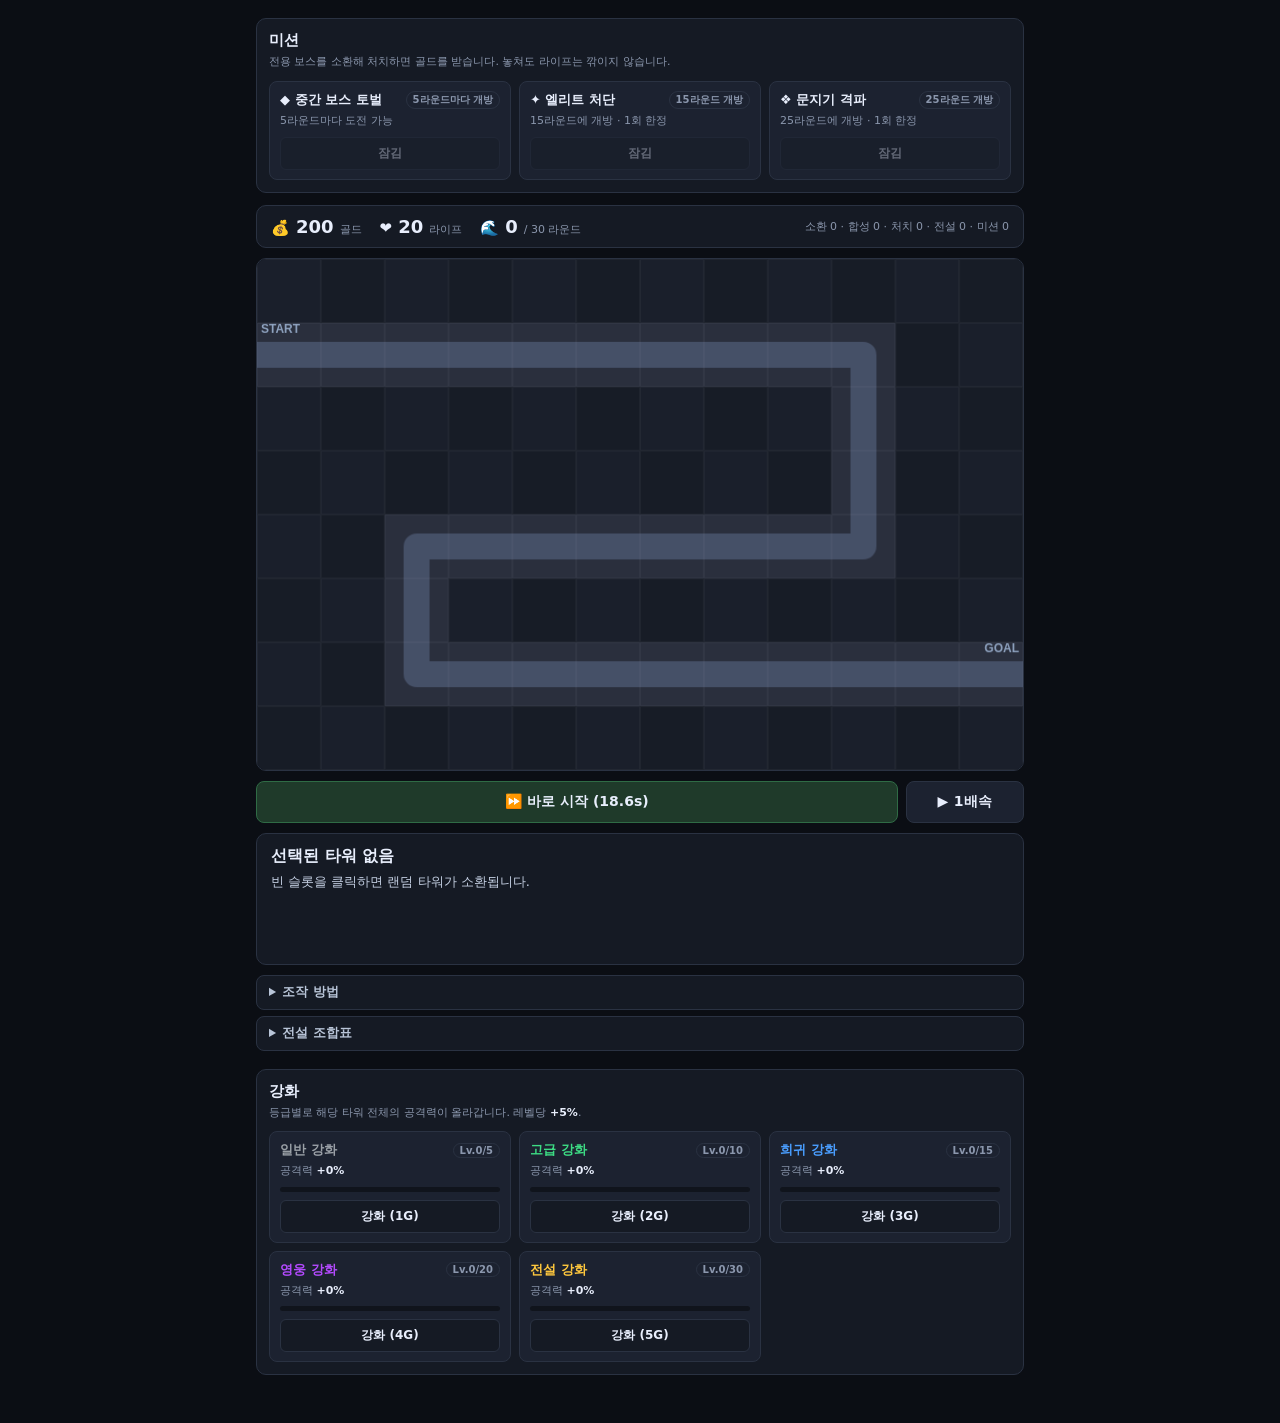
==== tower defence/src/index.html @ 410aff96 "Add files via upload" ====
<!DOCTYPE html>
<html lang="ko">
<head>
  <meta charset="UTF-8" />
  <meta name="viewport" content="width=device-width, initial-scale=1.0" />
  <title>랜덤 타워 디펜스 — 프로토타입</title>
  <link rel="icon" href="data:image/svg+xml,<svg xmlns='http://www.w3.org/2000/svg' viewBox='0 0 32 32'><text y='26' font-size='26'>🎲</text></svg>" />
  <link rel="stylesheet" href="./css/reset.css" />
  <link rel="stylesheet" href="./css/game.css" />
</head>
<body>
  <div class="layout">

    <!-- ===== 좌측: 미션 ===== -->
    <aside class="side">
      <h2 class="side-title">미션</h2>
      <p class="side-sub">전용 보스를 소환해 처치하면 골드를 받습니다. 놓쳐도 라이프는 깎이지 않습니다.</p>
      <div id="missionList" class="card-list"></div>
    </aside>

    <!-- ===== 중앙: 게임 ===== -->
    <main class="main">

      <header class="hud">
        <div class="hud-item"><span class="ico">💰</span><span id="gold">0</span><small>골드</small></div>
        <div class="hud-item"><span class="ico">❤️</span><span id="life">0</span><small>라이프</small></div>
        <div class="hud-item"><span class="ico">🌊</span><span id="wave">0</span><small>/ <span id="waveMax">30</span> 라운드</small></div>
        <div class="hud-spacer"></div>
        <div class="hud-stats" id="statLine"></div>
      </header>

      <div class="stage">
        <canvas id="game"></canvas>
      </div>

      <div class="actions">
        <button id="btnWave" class="btn primary">⏩ 바로 시작</button>
        <button id="btnSpeed" class="btn speed">▶ 1배속</button>
        <button id="btnRestart" class="btn danger" hidden>↻ 재시작</button>
      </div>

      <section class="panel">
        <div class="panel-head">
          <h2 id="selTitle">선택된 타워 없음</h2>
          <span id="selBadge" class="badge"></span>
        </div>
        <p id="selStats" class="stats">빈 슬롯을 클릭하면 랜덤 타워가 소환됩니다.</p>
        <p id="selDesc" class="desc"></p>
        <div id="mergeButtons" class="merge-row"></div>
        <div class="panel-actions">
          <button id="btnLegend" class="btn legend" hidden>★ 전설 합성</button>
          <button id="btnSell" class="btn ghost" hidden>💰 판매</button>
        </div>
      </section>

      <section class="help">
        <details>
          <summary>조작 방법</summary>
          <ul>
            <li>빈 슬롯 <b>클릭</b> → 골드를 소모하고 <b>랜덤 일반 타워</b> 소환</li>
            <li>타워 <b>클릭</b> → 선택(사거리 표시). 아래에 <b>고급 / 희귀 / 영웅</b> 합성 버튼이 각각 표시됩니다</li>
            <li>등급을 건너뛸 수 있습니다 — 같은 일반 타워가 <b>8개</b>면 한 번에 <b>영웅</b>까지</li>
            <li>합성 결과는 <b>클릭한 타워의 위치</b>에 생성됩니다</li>
            <li><b>영웅</b> 타워를 클릭한 뒤 다른 영웅 2개를 추가로 클릭 → 조합표에 맞으면 <b>전설</b> 생성</li>
            <li><kbd>ESC</kbd> → 선택 해제 / <kbd>1</kbd> <kbd>2</kbd> <kbd>3</kbd> → 배속 전환</li>
          </ul>
        </details>
        <details>
          <summary>전설 조합표</summary>
          <ul id="recipeList"></ul>
        </details>
      </section>

    </main>

    <!-- ===== 우측: 강화 ===== -->
    <aside class="side">
      <h2 class="side-title">강화</h2>
      <p class="side-sub">등급별로 해당 타워 전체의 공격력이 올라갑니다. 레벨당 <b>+5%</b>.</p>
      <div id="upgradeList" class="card-list"></div>
    </aside>

  </div>

  <script type="module" src="./js/main.js"></script>
</body>
</html>
---- tower defence/src/css/game.css ----
/* ============================================================
   game.css — 게임 화면 스타일
   좌측 미션 · 중앙 게임 · 우측 강화의 3단 구성
   ============================================================ */

:root {
  --bg: #0b0e14;
  --panel: #151a24;
  --panel-2: #1c2230;
  --line: #2a3242;
  --text: #e8eefc;
  --muted: #8b97ad;
  --accent: #5ddc7a;
  --gold: #ffd23d;
  --legend: #ffc83d;
  --mission: #4fd1a5;
}

body {
  background: var(--bg);
  color: var(--text);
  font-family: "Pretendard", "Malgun Gothic", "맑은 고딕", system-ui, sans-serif;
  padding: 18px 12px 48px;
}

/* --- 3단 레이아웃 --- */
.layout {
  display: grid;
  grid-template-columns: 236px minmax(0, 768px) 236px;
  gap: 12px;
  justify-content: center;
  align-items: start;
}
.main {
  display: flex;
  flex-direction: column;
  gap: 10px;
  min-width: 0;
}

/* --- 사이드 패널 --- */
.side {
  background: var(--panel);
  border: 1px solid var(--line);
  border-radius: 10px;
  padding: 12px;
  position: sticky;
  top: 18px;
}
.side-title { font-size: 15px; font-weight: 700; }
.side-sub { font-size: 11px; color: var(--muted); line-height: 1.5; margin-top: 4px; }
.side-sub b { color: var(--text); }
.card-list { display: flex; flex-direction: column; gap: 8px; margin-top: 10px; }

/* 미션 / 강화 카드 공통 */
.card {
  background: var(--panel-2);
  border: 1px solid var(--line);
  border-radius: 8px;
  padding: 9px 10px;
}
.card-top { display: flex; align-items: center; gap: 6px; }
.card-name { font-size: 13px; font-weight: 700; flex: 1; }
.card-tag {
  font-size: 10px;
  font-weight: 700;
  padding: 1px 6px;
  border-radius: 999px;
  border: 1px solid var(--line);
  color: var(--muted);
  white-space: nowrap;
}
.card-meta { font-size: 11px; color: var(--muted); margin-top: 4px; line-height: 1.5; }
.card-meta b { color: var(--text); font-variant-numeric: tabular-nums; }
.card-btn {
  width: 100%;
  margin-top: 8px;
  padding: 7px;
  border-radius: 6px;
  font-size: 12px;
  font-weight: 700;
  background: var(--panel);
  border: 1px solid var(--line);
  transition: filter .12s;
}
.card-btn:hover:not(:disabled) { filter: brightness(1.35); }
.card-btn:disabled { opacity: .35; cursor: not-allowed; }

/* 미션 상태별 강조 */
.card.ready { border-color: var(--mission); }
.card.ready .card-tag { color: var(--mission); border-color: var(--mission); }
.card.ready .card-btn { background: #14382f; border-color: #2f7a63; color: var(--mission); }
.card.active { border-color: var(--gold); }
.card.active .card-tag { color: var(--gold); border-color: var(--gold); }
.card.done { opacity: .55; }

/* 강화 진행 바 */
.bar { height: 5px; background: #10141c; border-radius: 3px; margin-top: 7px; overflow: hidden; }
.bar > i { display: block; height: 100%; border-radius: 3px; }

/* --- 상단 HUD --- */
.hud {
  display: flex;
  align-items: center;
  gap: 18px;
  background: var(--panel);
  border: 1px solid var(--line);
  border-radius: 10px;
  padding: 10px 14px;
}
.hud-item { display: flex; align-items: baseline; gap: 6px; font-size: 18px; font-weight: 700; font-variant-numeric: tabular-nums; }
.hud-item .ico { font-size: 15px; }
.hud-item small { font-size: 11px; font-weight: 400; color: var(--muted); }
.hud-spacer { flex: 1; }
.hud-stats { font-size: 11px; color: var(--muted); }

/* --- 게임 캔버스 --- */
.stage {
  border: 1px solid var(--line);
  border-radius: 10px;
  overflow: hidden;
  line-height: 0;
}
#game { width: 100%; height: auto; cursor: pointer; }

/* --- 버튼 --- */
.actions { display: flex; gap: 8px; }
.btn {
  flex: 1;
  padding: 11px 14px;
  border-radius: 8px;
  background: var(--panel-2);
  border: 1px solid var(--line);
  font-size: 14px;
  font-weight: 600;
  transition: filter .12s, opacity .12s;
}
.btn:hover:not(:disabled) { filter: brightness(1.25); }
.btn:disabled { opacity: .38; cursor: not-allowed; }
.btn.primary { background: #1f3a2a; border-color: #2f6b45; }
.btn.legend  { background: #4a3a12; border-color: #a78230; color: var(--legend); }
.btn.danger  { background: #43202a; border-color: #8a3a4c; }
.btn.ghost   { background: transparent; }
.btn.speed   { flex: 0 0 118px; font-variant-numeric: tabular-nums; letter-spacing: .02em; }
.btn.speed.active { background: #3a2a12; border-color: #a78230; color: var(--gold); }

/* --- 선택 정보 패널 --- */
.panel {
  background: var(--panel);
  border: 1px solid var(--line);
  border-radius: 10px;
  padding: 12px 14px;
  min-height: 132px;
}
.panel-head { display: flex; align-items: center; gap: 8px; margin-bottom: 6px; }
.panel-head h2 { font-size: 16px; font-weight: 700; }
.badge {
  font-size: 11px;
  font-weight: 700;
  color: #10141c;
  padding: 2px 8px;
  border-radius: 999px;
}
.badge:empty { display: none; }
.stats { font-size: 13px; color: #c4cfe2; }
.stats b { color: var(--text); }
.desc { font-size: 12px; color: var(--muted); margin-top: 4px; line-height: 1.5; }

/* 등급별 합성 버튼 줄 */
.merge-row { display: flex; gap: 8px; margin-top: 10px; }
.merge-row:empty { display: none; }
.merge-btn {
  flex: 1;
  padding: 9px 6px;
  border-radius: 8px;
  background: var(--panel-2);
  border: 1px solid var(--line);
  font-size: 13px;
  font-weight: 700;
  line-height: 1.35;
  transition: filter .12s;
}
.merge-btn:hover:not(:disabled) { filter: brightness(1.3); }
.merge-btn:disabled { opacity: .4; cursor: not-allowed; }
.merge-btn small {
  display: block;
  font-size: 11px;
  font-weight: 500;
  color: var(--muted);
  font-variant-numeric: tabular-nums;
}
.merge-btn.ready small { color: inherit; opacity: .8; }

.panel-actions { display: flex; gap: 8px; margin-top: 8px; }
.panel-actions .btn[hidden] { display: none; }

/* --- 도움말 --- */
.help { font-size: 12.5px; color: var(--muted); }
.help details {
  background: var(--panel);
  border: 1px solid var(--line);
  border-radius: 8px;
  padding: 8px 12px;
  margin-bottom: 6px;
}
.help summary { cursor: pointer; font-weight: 600; color: #b9c5d8; }
.help ul { margin-top: 8px; display: flex; flex-direction: column; gap: 5px; }
.help li { line-height: 1.5; }
.help li::before { content: "· "; color: var(--muted); }
.help b { color: var(--text); }
kbd {
  background: var(--panel-2);
  border: 1px solid var(--line);
  border-radius: 4px;
  padding: 1px 5px;
  font-size: 11px;
}

/* --- 반응형 --- */
@media (max-width: 1290px) {
  .layout { grid-template-columns: minmax(0, 768px); }
  .side { position: static; }
  .card-list { display: grid; grid-template-columns: repeat(auto-fit, minmax(210px, 1fr)); }
}
@media (max-width: 560px) {
  .btn.speed { flex: 1; }
  .hud { gap: 12px; flex-wrap: wrap; }
  .hud-stats { display: none; }
  .actions { flex-direction: column; }
  .merge-row { flex-wrap: wrap; }
}
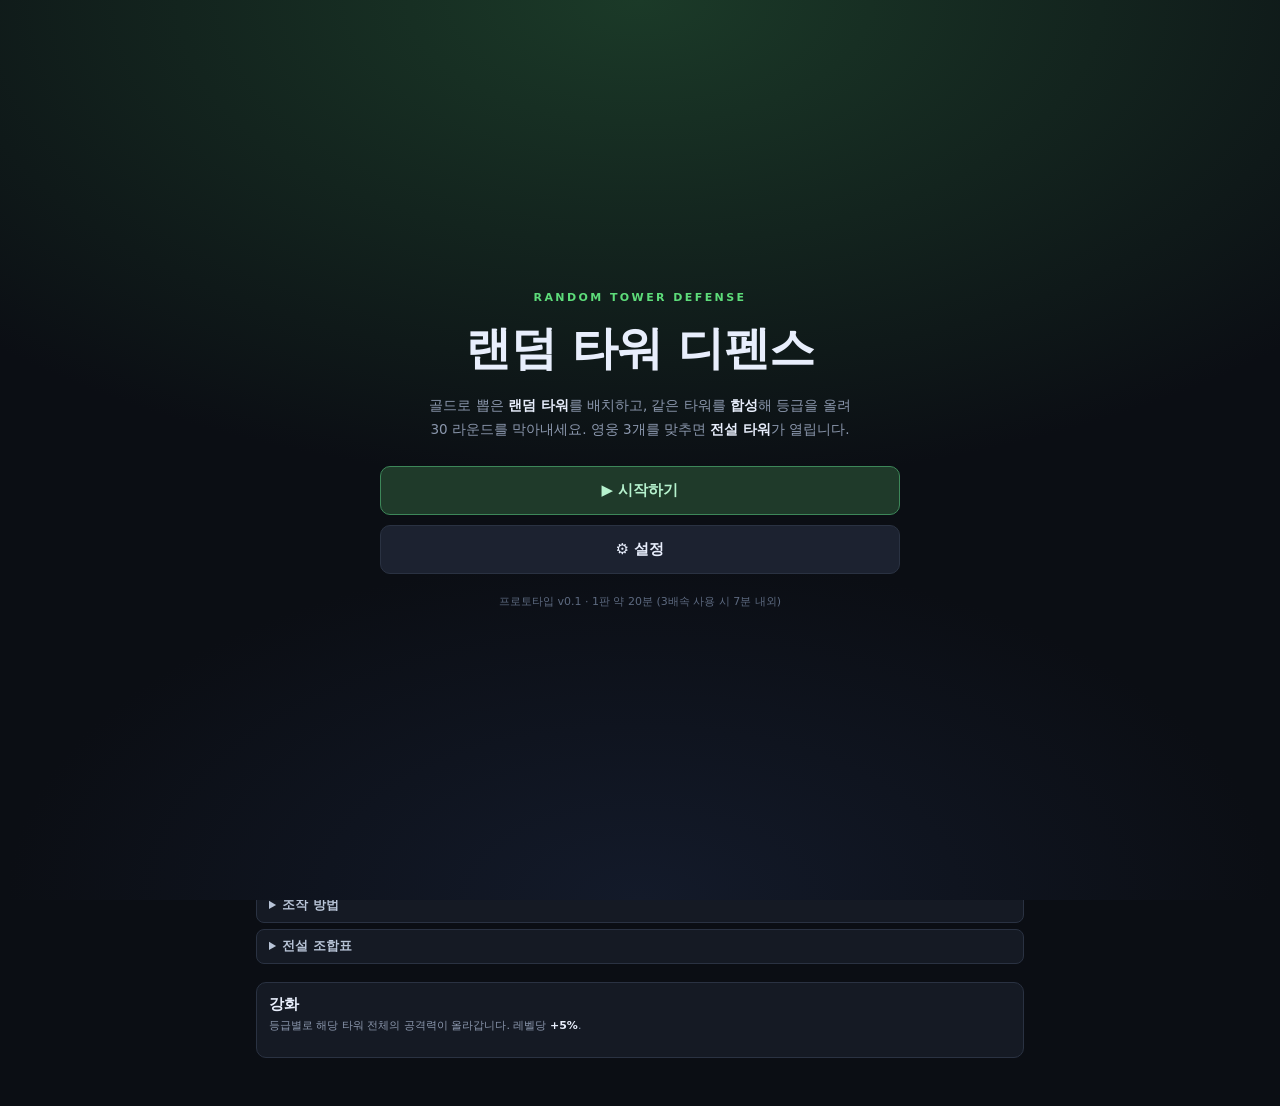
==== commit 57a5272a: "Add files via upload" ====
--- a/tower defence/src/index.html
+++ b/tower defence/src/index.html
@@ -9,24 +9,47 @@
   <link rel="stylesheet" href="./css/game.css" />
 </head>
 <body>
-  <div class="layout">
 
-    <!-- ===== 좌측: 미션 ===== -->
+  <!-- ===================== 타이틀 화면 ===================== -->
+  <div id="titleScreen" class="title-screen">
+    <div class="title-inner">
+      <p class="title-eyebrow">RANDOM TOWER DEFENSE</p>
+      <h1 class="title-name">랜덤 타워 디펜스</h1>
+      <p class="title-desc">
+        골드로 뽑은 <b>랜덤 타워</b>를 배치하고, 같은 타워를 <b>합성</b>해 등급을 올려<br />
+        30 라운드를 막아내세요. 영웅 3개를 맞추면 <b>전설 타워</b>가 열립니다.
+      </p>
+
+      <div class="title-menu">
+        <button id="btnStart" class="title-btn primary">▶ 시작하기</button>
+        <button id="btnTitleSettings" class="title-btn">⚙ 설정</button>
+      </div>
+
+      <p class="title-foot">프로토타입 v0.1 · 1판 약 20분 (3배속 사용 시 7분 내외)</p>
+    </div>
+  </div>
+
+  <!-- ===================== 게임 화면 ===================== -->
+  <div class="layout" id="gameRoot" hidden>
+
+    <!-- 좌측: 미션 -->
     <aside class="side">
       <h2 class="side-title">미션</h2>
       <p class="side-sub">전용 보스를 소환해 처치하면 골드를 받습니다. 놓쳐도 라이프는 깎이지 않습니다.</p>
       <div id="missionList" class="card-list"></div>
     </aside>
 
-    <!-- ===== 중앙: 게임 ===== -->
+    <!-- 중앙: 게임 -->
     <main class="main">
 
       <header class="hud">
         <div class="hud-item"><span class="ico">💰</span><span id="gold">0</span><small>골드</small></div>
         <div class="hud-item"><span class="ico">❤️</span><span id="life">0</span><small>라이프</small></div>
         <div class="hud-item"><span class="ico">🌊</span><span id="wave">0</span><small>/ <span id="waveMax">30</span> 라운드</small></div>
+        <div class="hud-cost" id="summonCost">🎲 소환 <b>50G</b></div>
         <div class="hud-spacer"></div>
         <div class="hud-stats" id="statLine"></div>
+        <button id="btnGear" class="gear" title="설정 (ESC)" aria-label="설정 열기">⚙</button>
       </header>
 
       <div class="stage">
@@ -44,12 +67,15 @@
           <h2 id="selTitle">선택된 타워 없음</h2>
           <span id="selBadge" class="badge"></span>
         </div>
-        <p id="selStats" class="stats">빈 슬롯을 클릭하면 랜덤 타워가 소환됩니다.</p>
+        <p id="selStats" class="stats">빈 슬롯을 클릭하면 랜덤 타워가 소환됩니다. (소환 비용 50G)</p>
         <p id="selDesc" class="desc"></p>
         <div id="mergeButtons" class="merge-row"></div>
         <div class="panel-actions">
           <button id="btnLegend" class="btn legend" hidden>★ 전설 합성</button>
-          <button id="btnSell" class="btn ghost" hidden>💰 판매</button>
+        </div>
+        <!-- 판매는 되돌릴 수 없으므로 합성 버튼과 줄을 나누고, 2단계 확인을 거칩니다 -->
+        <div class="sell-row">
+          <button id="btnSell" class="btn sell" hidden>💰 판매</button>
         </div>
       </section>
 
@@ -62,7 +88,8 @@
             <li>등급을 건너뛸 수 있습니다 — 같은 일반 타워가 <b>8개</b>면 한 번에 <b>영웅</b>까지</li>
             <li>합성 결과는 <b>클릭한 타워의 위치</b>에 생성됩니다</li>
             <li><b>영웅</b> 타워를 클릭한 뒤 다른 영웅 2개를 추가로 클릭 → 조합표에 맞으면 <b>전설</b> 생성</li>
-            <li><kbd>ESC</kbd> → 선택 해제 / <kbd>1</kbd> <kbd>2</kbd> <kbd>3</kbd> → 배속 전환</li>
+            <li><kbd>ESC</kbd> 또는 우측 상단 <b>⚙</b> → 설정창 (게임 일시정지)</li>
+            <li><b>우클릭</b> → 선택 해제 / <kbd>1</kbd> <kbd>2</kbd> <kbd>3</kbd> → 배속 전환</li>
           </ul>
         </details>
         <details>
@@ -73,7 +100,7 @@
 
     </main>
 
-    <!-- ===== 우측: 강화 ===== -->
+    <!-- 우측: 강화 -->
     <aside class="side">
       <h2 class="side-title">강화</h2>
       <p class="side-sub">등급별로 해당 타워 전체의 공격력이 올라갑니다. 레벨당 <b>+5%</b>.</p>
@@ -82,6 +109,29 @@
 
   </div>
 
+  <!-- ===================== 설정창 (타이틀 / 인게임 공용) ===================== -->
+  <div id="settingsModal" class="modal-backdrop" hidden>
+    <div class="modal" role="dialog" aria-modal="true" aria-labelledby="settingsTitle">
+      <div class="modal-head">
+        <h2 id="settingsTitle">설정</h2>
+        <button id="btnSettingsClose" class="modal-x" aria-label="닫기">✕</button>
+      </div>
+
+      <div class="modal-body">
+        <label class="field" for="volume">
+          <span class="field-label">사운드 <b id="volumeValue">50</b></span>
+          <input id="volume" type="range" min="0" max="100" step="1" value="50" />
+        </label>
+        <p id="volumeHint" class="field-hint">0으로 내리면 음소거됩니다.</p>
+      </div>
+
+      <div class="modal-actions">
+        <button id="btnExitGame" class="btn danger" hidden>🚪 게임 나가기</button>
+        <button id="btnSettingsOk" class="btn primary">확인</button>
+      </div>
+    </div>
+  </div>
+
   <script type="module" src="./js/main.js"></script>
 </body>
 </html>
--- a/tower defence/src/css/game.css
+++ b/tower defence/src/css/game.css
@@ -14,6 +14,9 @@
   --gold: #ffd23d;
   --legend: #ffc83d;
   --mission: #4fd1a5;
+
+  /* 게임 판(잔디) 색 — 캔버스 드로잉에서도 같은 계열을 씁니다 */
+  --field: #16301f;
 }
 
 body {
@@ -111,8 +114,44 @@
 .hud-item { display: flex; align-items: baseline; gap: 6px; font-size: 18px; font-weight: 700; font-variant-numeric: tabular-nums; }
 .hud-item .ico { font-size: 15px; }
 .hud-item small { font-size: 11px; font-weight: 400; color: var(--muted); }
+.hud-cost {
+  display: flex;
+  align-items: center;
+  gap: 5px;
+  font-size: 12px;
+  color: var(--muted);
+  background: var(--panel-2);
+  border: 1px solid var(--line);
+  border-radius: 999px;
+  padding: 4px 11px;
+  white-space: nowrap;
+  transition: color .15s, border-color .15s;
+}
+.hud-cost b { color: var(--gold); font-variant-numeric: tabular-nums; }
+/* 골드가 모자라면 붉게 — 지금은 소환할 수 없다는 신호 */
+.hud-cost.short { border-color: #8a3a4c; color: #ff9aa5; }
+.hud-cost.short b { color: #ff8a8a; }
+
 .hud-spacer { flex: 1; }
 .hud-stats { font-size: 11px; color: var(--muted); }
+
+/* --- 설정(톱니바퀴) 버튼 --- */
+.gear {
+  width: 34px;
+  height: 34px;
+  flex: 0 0 34px;
+  border-radius: 8px;
+  background: var(--panel-2);
+  border: 1px solid var(--line);
+  color: var(--muted);
+  font-size: 17px;
+  line-height: 1;
+  display: grid;
+  place-items: center;
+  transition: transform .25s, color .15s, border-color .15s;
+}
+.gear:hover { color: var(--text); border-color: #4a5568; transform: rotate(60deg); }
+.gear:focus-visible { outline: 2px solid var(--accent); outline-offset: 2px; }
 
 /* --- 게임 캔버스 --- */
 .stage {
@@ -193,6 +232,39 @@
 
 .panel-actions { display: flex; gap: 8px; margin-top: 8px; }
 .panel-actions .btn[hidden] { display: none; }
+.panel-actions:empty { display: none; }
+
+/* 판매 줄 — 합성 버튼과 확실히 떼어 놓습니다 (오클릭 방지) */
+.sell-row {
+  display: flex;
+  justify-content: flex-end;
+  margin-top: 14px;
+  padding-top: 12px;
+  border-top: 1px dashed var(--line);
+}
+.sell-row:has(.btn[hidden]) { display: none; }
+.btn.sell {
+  flex: 0 0 auto;
+  padding: 8px 14px;
+  font-size: 12.5px;
+  font-weight: 600;
+  background: transparent;
+  border: 1px solid var(--line);
+  color: var(--muted);
+}
+.btn.sell:hover:not(:disabled) { color: var(--text); border-color: #4a5568; filter: none; }
+/* 한 번 누른 뒤 — 확인 대기 상태 */
+.btn.sell.armed {
+  background: #43202a;
+  border-color: #c04a60;
+  color: #ffb3bf;
+  animation: sellPulse 1s ease-in-out infinite;
+}
+@keyframes sellPulse {
+  0%, 100% { box-shadow: 0 0 0 0 rgba(192,74,96,0); }
+  50%      { box-shadow: 0 0 0 4px rgba(192,74,96,0.28); }
+}
+@media (prefers-reduced-motion: reduce) { .btn.sell.armed { animation: none; } }
 
 /* --- 도움말 --- */
 .help { font-size: 12.5px; color: var(--muted); }
@@ -226,6 +298,159 @@
   .btn.speed { flex: 1; }
   .hud { gap: 12px; flex-wrap: wrap; }
   .hud-stats { display: none; }
+  .hud-cost { order: 9; }
   .actions { flex-direction: column; }
   .merge-row { flex-wrap: wrap; }
 }
+
+
+/* ============================================================
+   타이틀 화면
+   ============================================================ */
+.title-screen {
+  position: fixed;
+  inset: 0;
+  display: grid;
+  place-items: center;
+  padding: 24px;
+  background:
+    radial-gradient(120% 90% at 50% 0%, #1b3a28 0%, transparent 60%),
+    radial-gradient(90% 70% at 50% 100%, #131a2a 0%, transparent 55%),
+    var(--bg);
+  z-index: 50;
+}
+.title-screen[hidden] { display: none; }
+
+.title-inner {
+  width: min(520px, 100%);
+  text-align: center;
+  display: flex;
+  flex-direction: column;
+  gap: 14px;
+  animation: titleIn .5s ease-out;
+}
+@keyframes titleIn {
+  from { opacity: 0; transform: translateY(14px); }
+  to   { opacity: 1; transform: none; }
+}
+@media (prefers-reduced-motion: reduce) {
+  .title-inner { animation: none; }
+  .gear { transition: none; }
+}
+
+.title-eyebrow {
+  font-size: 11px;
+  letter-spacing: .22em;
+  color: var(--accent);
+  font-weight: 700;
+}
+.title-name {
+  font-size: clamp(32px, 7vw, 46px);
+  font-weight: 800;
+  letter-spacing: -.01em;
+  text-wrap: balance;
+}
+.title-desc {
+  font-size: 13.5px;
+  line-height: 1.75;
+  color: var(--muted);
+}
+.title-desc b { color: var(--text); }
+
+.title-menu {
+  display: flex;
+  flex-direction: column;
+  gap: 10px;
+  margin-top: 10px;
+}
+.title-btn {
+  padding: 14px;
+  border-radius: 10px;
+  background: var(--panel-2);
+  border: 1px solid var(--line);
+  font-size: 15px;
+  font-weight: 700;
+  transition: filter .12s, transform .12s;
+}
+.title-btn:hover { filter: brightness(1.3); transform: translateY(-1px); }
+.title-btn.primary { background: #1f3a2a; border-color: #3d8759; color: #b6f2ce; }
+.title-foot { font-size: 11px; color: #5d6a80; margin-top: 6px; }
+
+/* ============================================================
+   설정 모달 (타이틀 / 인게임 공용)
+   ============================================================ */
+.modal-backdrop {
+  position: fixed;
+  inset: 0;
+  background: rgba(6, 9, 14, 0.78);
+  display: grid;
+  place-items: center;
+  padding: 20px;
+  z-index: 60;
+}
+.modal-backdrop[hidden] { display: none; }
+
+.modal {
+  width: min(400px, 100%);
+  background: var(--panel);
+  border: 1px solid var(--line);
+  border-radius: 12px;
+  padding: 18px;
+  display: flex;
+  flex-direction: column;
+  gap: 14px;
+  animation: modalIn .18s ease-out;
+}
+@keyframes modalIn {
+  from { opacity: 0; transform: scale(.97); }
+  to   { opacity: 1; transform: none; }
+}
+@media (prefers-reduced-motion: reduce) { .modal { animation: none; } }
+
+.modal-head { display: flex; align-items: center; }
+.modal-head h2 { font-size: 17px; font-weight: 700; flex: 1; }
+.modal-x {
+  width: 28px; height: 28px;
+  border-radius: 6px;
+  color: var(--muted);
+  font-size: 14px;
+}
+.modal-x:hover { background: var(--panel-2); color: var(--text); }
+
+.modal-body { display: flex; flex-direction: column; gap: 6px; }
+.field { display: flex; flex-direction: column; gap: 8px; }
+.field-label { font-size: 13px; font-weight: 600; color: #c4cfe2; }
+.field-label b { color: var(--accent); font-variant-numeric: tabular-nums; }
+.field-hint { font-size: 11px; color: var(--muted); }
+
+/* 사운드 슬라이더 */
+input[type="range"] {
+  -webkit-appearance: none;
+  appearance: none;
+  width: 100%;
+  height: 6px;
+  border-radius: 3px;
+  background: var(--panel-2);
+  border: 1px solid var(--line);
+  cursor: pointer;
+}
+input[type="range"]::-webkit-slider-thumb {
+  -webkit-appearance: none;
+  appearance: none;
+  width: 18px; height: 18px;
+  border-radius: 50%;
+  background: var(--accent);
+  border: 2px solid #0d1117;
+  cursor: pointer;
+}
+input[type="range"]::-moz-range-thumb {
+  width: 16px; height: 16px;
+  border-radius: 50%;
+  background: var(--accent);
+  border: 2px solid #0d1117;
+  cursor: pointer;
+}
+input[type="range"]:focus-visible { outline: 2px solid var(--accent); outline-offset: 3px; }
+
+.modal-actions { display: flex; gap: 8px; }
+.modal-actions .btn[hidden] { display: none; }
